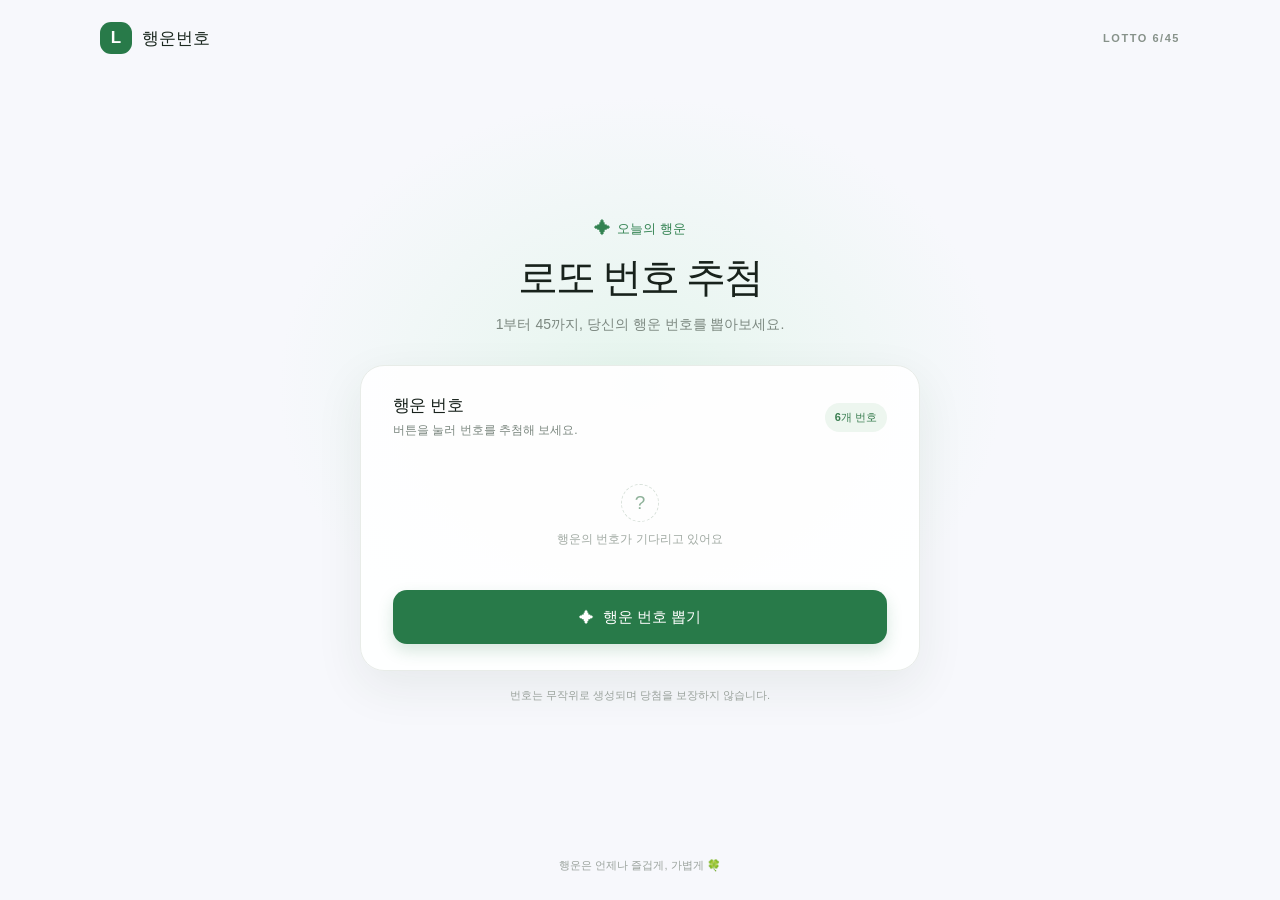
==== new project test/index.html @ b0fd09bc "Add Korean lotto number picker Co-authored-by: Copilot <223556219+Copilot@users.noreply.github.com>" ====
<!doctype html>
<html lang="ko">
  <head>
    <meta charset="UTF-8" />
    <meta name="viewport" content="width=device-width, initial-scale=1.0" />
    <meta
      name="description"
      content="버튼을 눌러 로또 6/45 행운 번호를 추첨해 보세요."
    />
    <meta name="theme-color" content="#f7f8fc" />
    <title>행운번호 - 로또 번호 추첨</title>
    <link rel="stylesheet" href="styles.css" />
    <script src="script.js" defer></script>
  </head>
  <body>
    <main class="page">
      <header class="site-header">
        <a class="brand" href="#" aria-label="행운번호 홈">
          <span class="brand-mark" aria-hidden="true">L</span>
          <span>행운번호</span>
        </a>
        <span class="header-note">LOTTO 6/45</span>
      </header>

      <section class="lotto-card" aria-labelledby="page-title">
        <div class="intro">
          <span class="eyebrow"><span aria-hidden="true">✦</span> 오늘의 행운</span>
          <h1 id="page-title">로또 번호 추첨</h1>
          <p>1부터 45까지, 당신의 행운 번호를 뽑아보세요.</p>
        </div>

        <div class="ticket">
          <div class="ticket-heading">
            <div>
              <h2>행운 번호</h2>
              <p id="result-caption">버튼을 눌러 번호를 추첨해 보세요.</p>
            </div>
            <span class="ticket-badge">6개 번호</span>
          </div>

          <div id="results" class="results" aria-live="polite" aria-relevant="additions"></div>
          <div id="empty-state" class="empty-state">
            <span class="empty-icon" aria-hidden="true">?</span>
            <span>행운의 번호가 기다리고 있어요</span>
          </div>

          <button id="draw-button" class="draw-button" type="button">
            <span aria-hidden="true">✦</span>
            행운 번호 뽑기
          </button>
        </div>

        <p class="disclaimer">
          번호는 무작위로 생성되며 당첨을 보장하지 않습니다.
        </p>
      </section>

      <footer class="site-footer">행운은 언제나 즐겁게, 가볍게 🍀</footer>
    </main>
  </body>
</html>
---- new project test/styles.css ----
:root {
  font-family: -apple-system, BlinkMacSystemFont, "Noto Sans KR", sans-serif;
  color: #18221c;
  background: #f7f8fc;
  font-synthesis: none;
  text-rendering: optimizeLegibility;
  -webkit-font-smoothing: antialiased;
  -moz-osx-font-smoothing: grayscale;
  font-optical-sizing: auto;
}

* {
  box-sizing: border-box;
}

body {
  min-width: 320px;
  min-height: 100vh;
  margin: 0;
  background:
    radial-gradient(ellipse at 50% 43%, rgba(222, 244, 231, 0.7), transparent 40%),
    #f7f8fc;
}

button,
a {
  font: inherit;
}

.page {
  display: flex;
  min-height: 100vh;
  flex-direction: column;
  align-items: center;
  padding: 0 24px;
}

.site-header {
  display: flex;
  width: min(100%, 1080px);
  height: 76px;
  align-items: center;
  justify-content: space-between;
}

.brand {
  display: inline-flex;
  align-items: center;
  gap: 10px;
  color: #1c2920;
  font-size: 17px;
  font-weight: 800;
  text-decoration: none;
}

.brand-mark {
  display: grid;
  width: 32px;
  height: 32px;
  place-items: center;
  border-radius: 11px;
  background: #287a49;
  color: white;
  font-size: 17px;
  font-weight: 800;
}

.header-note {
  color: #87928a;
  font-size: 11px;
  font-weight: 700;
  letter-spacing: 0.14em;
}

.lotto-card {
  width: min(100%, 560px);
  margin: auto 0;
  padding: 40px 0 32px;
  text-align: center;
}

.intro {
  margin-bottom: 30px;
}

.eyebrow {
  display: inline-flex;
  align-items: center;
  gap: 6px;
  color: #328251;
  font-size: 13px;
  font-weight: 700;
}

.eyebrow span {
  font-size: 17px;
}

h1 {
  margin: 11px 0 8px;
  font-size: clamp(30px, 6vw, 40px);
  font-weight: 800;
  letter-spacing: -0.06em;
}

.intro p,
.ticket-heading p {
  margin: 0;
  color: #7c8880;
  font-size: 14px;
  line-height: 1.6;
}

.ticket {
  padding: 28px 32px 26px;
  border: 1px solid #e8ece8;
  border-radius: 24px;
  background: rgba(255, 255, 255, 0.94);
  box-shadow: 0 16px 48px rgba(32, 64, 43, 0.08);
}

.ticket-heading {
  display: flex;
  align-items: center;
  justify-content: space-between;
  gap: 12px;
  margin-bottom: 24px;
  text-align: left;
}

.ticket-heading h2 {
  margin: 0 0 4px;
  font-size: 17px;
  font-weight: 800;
  letter-spacing: -0.03em;
}

.ticket-heading p {
  font-size: 12px;
}

.ticket-badge {
  flex: none;
  padding: 7px 10px;
  border-radius: 999px;
  background: #edf6ef;
  color: #397d50;
  font-size: 11px;
  font-weight: 700;
}

.results {
  display: grid;
  gap: 10px;
  text-align: left;
}

.result-row {
  display: flex;
  min-height: 54px;
  align-items: center;
  gap: clamp(5px, 2vw, 12px);
  padding: 8px 11px;
  border: 1px solid #eff1ef;
  border-radius: 14px;
  animation: appear 280ms both;
}

.row-label {
  width: 34px;
  flex: none;
  color: #9aa29c;
  font-size: 11px;
  font-weight: 700;
  text-align: center;
}

.number-ball {
  display: grid;
  width: clamp(34px, 8vw, 42px);
  height: clamp(34px, 8vw, 42px);
  flex: 1 1 0;
  max-width: 42px;
  place-items: center;
  border-radius: 50%;
  color: white;
  font-size: 14px;
  font-weight: 800;
  box-shadow: inset 0 -2px 0 rgba(0, 0, 0, 0.08);
}

.number-ball[data-range="1"] {
  background: #f2bb42;
}

.number-ball[data-range="2"] {
  background: #559bd4;
}

.number-ball[data-range="3"] {
  background: #e76c5e;
}

.number-ball[data-range="4"] {
  background: #8b929b;
}

.number-ball[data-range="5"] {
  background: #73b76b;
}

.empty-state {
  display: flex;
  min-height: 104px;
  flex-direction: column;
  align-items: center;
  justify-content: center;
  gap: 9px;
  color: #a1aaa3;
  font-size: 12px;
}

.empty-state[hidden] {
  display: none;
}

.empty-icon {
  display: grid;
  width: 38px;
  height: 38px;
  place-items: center;
  border: 1px dashed #d8e1da;
  border-radius: 50%;
  color: #8fb29a;
  font-size: 19px;
  font-weight: 500;
}

.draw-button {
  display: flex;
  width: 100%;
  min-height: 54px;
  align-items: center;
  justify-content: center;
  gap: 9px;
  margin-top: 22px;
  border: 0;
  border-radius: 14px;
  background: #287a49;
  color: white;
  cursor: pointer;
  font-size: 15px;
  font-weight: 700;
  transition: background 150ms ease, transform 150ms ease, box-shadow 150ms ease;
  box-shadow: 0 7px 16px rgba(40, 122, 73, 0.18);
}

.draw-button:hover {
  transform: translateY(-1px);
  background: #21683d;
  box-shadow: 0 9px 20px rgba(40, 122, 73, 0.25);
}

.draw-button:focus-visible,
.brand:focus-visible {
  outline: 3px solid #9bd4ad;
  outline-offset: 3px;
}

.draw-button:active {
  transform: translateY(0);
}

.disclaimer {
  margin: 17px 0 0;
  color: #9aa29c;
  font-size: 11px;
}

.site-footer {
  padding: 20px 0 27px;
  color: #9aa29c;
  font-size: 11px;
}

@keyframes appear {
  from {
    opacity: 0;
    transform: translateY(5px);
  }

  to {
    opacity: 1;
    transform: translateY(0);
  }
}

@media (max-width: 480px) {
  .page {
    padding: 0 16px;
  }

  .site-header {
    height: 64px;
  }

  .lotto-card {
    padding-top: 30px;
  }

  .ticket {
    padding: 23px 16px 20px;
    border-radius: 20px;
  }

  .result-row {
    gap: 5px;
    padding: 7px 6px;
  }

  .row-label {
    width: 28px;
  }
}

@media (prefers-reduced-motion: reduce) {
  *,
  *::before,
  *::after {
    scroll-behavior: auto !important;
    animation-duration: 0.01ms !important;
    animation-iteration-count: 1 !important;
    transition-duration: 0.01ms !important;
  }
}
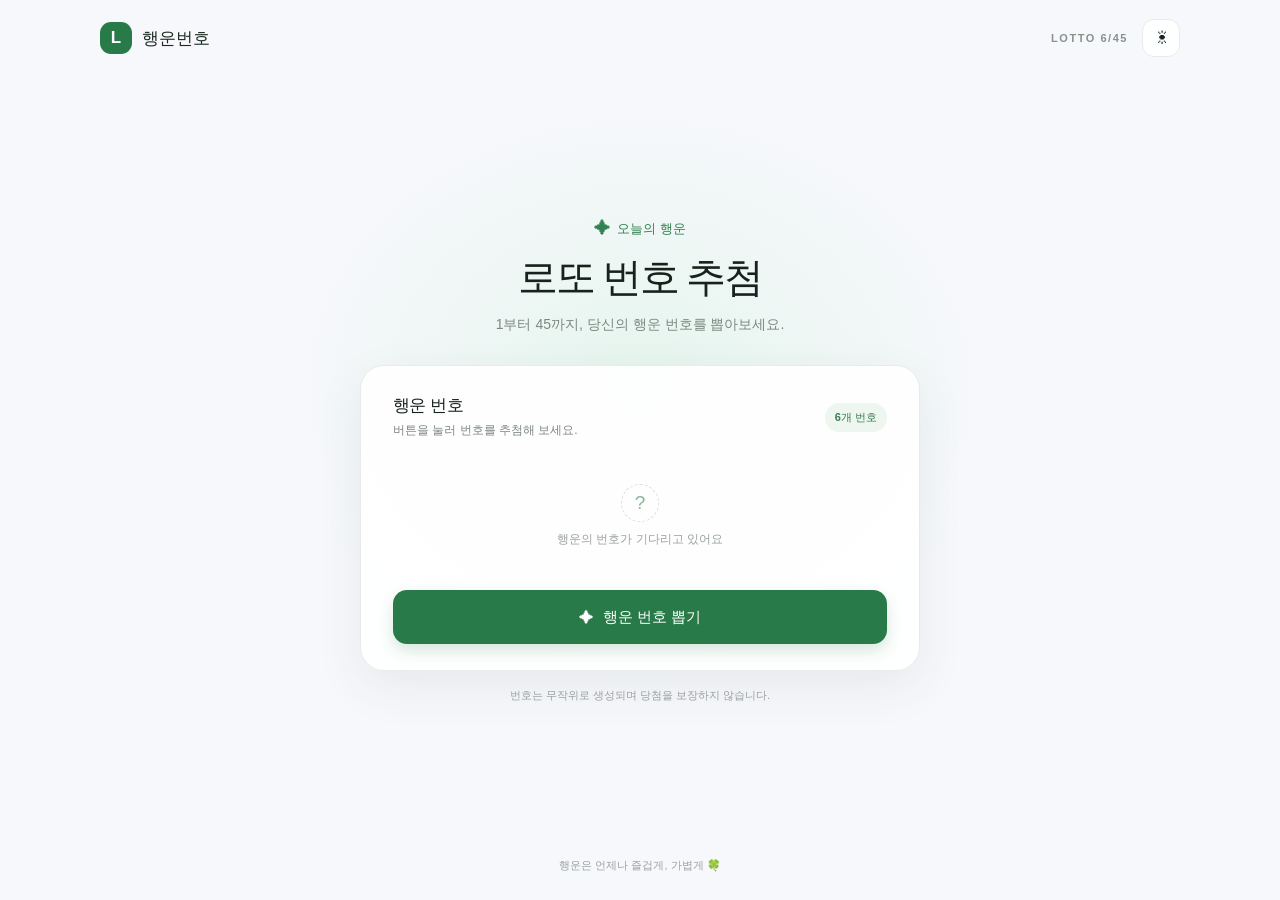
==== commit 60039e7c: "Add theme toggle and GitHub Pages deployment Co-authored-by: Copilot <223556219+Copilot@users.norepl" ====
--- a/new project test/index.html
+++ b/new project test/index.html
@@ -19,7 +19,20 @@
           <span class="brand-mark" aria-hidden="true">L</span>
           <span>행운번호</span>
         </a>
-        <span class="header-note">LOTTO 6/45</span>
+        <div class="header-actions">
+          <span class="header-note">LOTTO 6/45</span>
+          <button
+            id="theme-toggle"
+            class="theme-toggle"
+            type="button"
+            aria-label="다크 모드로 전환"
+            title="다크 모드로 전환"
+            aria-pressed="false"
+          >
+            <span class="theme-icon theme-icon-light" aria-hidden="true">☀</span>
+            <span class="theme-icon theme-icon-dark" aria-hidden="true">☾</span>
+          </button>
+        </div>
       </header>
 
       <section class="lotto-card" aria-labelledby="page-title">
--- a/new project test/styles.css
+++ b/new project test/styles.css
@@ -1,7 +1,24 @@
 :root {
   font-family: -apple-system, BlinkMacSystemFont, "Noto Sans KR", sans-serif;
-  color: #18221c;
-  background: #f7f8fc;
+  color: var(--text-primary);
+  background: var(--page-bg);
+  color-scheme: light;
+  --page-bg: #f7f8fc;
+  --page-glow: rgba(222, 244, 231, 0.7);
+  --text-primary: #18221c;
+  --text-brand: #1c2920;
+  --text-muted: #7c8880;
+  --text-subtle: #9aa29c;
+  --text-faint: #87928a;
+  --accent: #328251;
+  --ticket-bg: rgba(255, 255, 255, 0.94);
+  --ticket-border: #e8ece8;
+  --row-border: #eff1ef;
+  --badge-bg: #edf6ef;
+  --badge-text: #397d50;
+  --empty-border: #d8e1da;
+  --empty-text: #8fb29a;
+  --card-shadow: rgba(32, 64, 43, 0.08);
   font-synthesis: none;
   text-rendering: optimizeLegibility;
   -webkit-font-smoothing: antialiased;
@@ -9,6 +26,26 @@
   font-optical-sizing: auto;
 }
 
+:root[data-theme="dark"] {
+  color-scheme: dark;
+  --page-bg: #111713;
+  --page-glow: rgba(38, 86, 55, 0.24);
+  --text-primary: #edf3ee;
+  --text-brand: #edf3ee;
+  --text-muted: #a3b0a6;
+  --text-subtle: #91a095;
+  --text-faint: #9eaea2;
+  --accent: #83d39a;
+  --ticket-bg: rgba(27, 36, 30, 0.96);
+  --ticket-border: #344138;
+  --row-border: #344138;
+  --badge-bg: #263b2d;
+  --badge-text: #a4e1b3;
+  --empty-border: #435248;
+  --empty-text: #a1c8aa;
+  --card-shadow: rgba(0, 0, 0, 0.24);
+}
+
 * {
   box-sizing: border-box;
 }
@@ -18,8 +55,9 @@
   min-height: 100vh;
   margin: 0;
   background:
-    radial-gradient(ellipse at 50% 43%, rgba(222, 244, 231, 0.7), transparent 40%),
-    #f7f8fc;
+    radial-gradient(ellipse at 50% 43%, var(--page-glow), transparent 40%),
+    var(--page-bg);
+  transition: background-color 180ms ease, color 180ms ease;
 }
 
 button,
@@ -47,7 +85,7 @@
   display: inline-flex;
   align-items: center;
   gap: 10px;
-  color: #1c2920;
+  color: var(--text-brand);
   font-size: 17px;
   font-weight: 800;
   text-decoration: none;
@@ -65,11 +103,50 @@
   font-weight: 800;
 }
 
+.header-actions {
+  display: flex;
+  align-items: center;
+  gap: 14px;
+}
+
 .header-note {
-  color: #87928a;
+  color: var(--text-faint);
   font-size: 11px;
   font-weight: 700;
   letter-spacing: 0.14em;
+}
+
+.theme-toggle {
+  display: grid;
+  width: 38px;
+  height: 38px;
+  place-items: center;
+  border: 1px solid var(--ticket-border);
+  border-radius: 12px;
+  background: var(--ticket-bg);
+  color: var(--text-primary);
+  cursor: pointer;
+  font-size: 18px;
+  line-height: 1;
+  transition: background-color 150ms ease, border-color 150ms ease, transform 150ms ease;
+}
+
+.theme-toggle:hover {
+  transform: translateY(-1px);
+}
+
+.theme-toggle:focus-visible {
+  outline: 3px solid #9bd4ad;
+  outline-offset: 3px;
+}
+
+.theme-icon-dark,
+:root[data-theme="dark"] .theme-icon-light {
+  display: none;
+}
+
+:root[data-theme="dark"] .theme-icon-dark {
+  display: inline;
 }
 
 .lotto-card {
@@ -87,7 +164,7 @@
   display: inline-flex;
   align-items: center;
   gap: 6px;
-  color: #328251;
+  color: var(--accent);
   font-size: 13px;
   font-weight: 700;
 }
@@ -106,17 +183,17 @@
 .intro p,
 .ticket-heading p {
   margin: 0;
-  color: #7c8880;
+  color: var(--text-muted);
   font-size: 14px;
   line-height: 1.6;
 }
 
 .ticket {
   padding: 28px 32px 26px;
-  border: 1px solid #e8ece8;
+  border: 1px solid var(--ticket-border);
   border-radius: 24px;
-  background: rgba(255, 255, 255, 0.94);
-  box-shadow: 0 16px 48px rgba(32, 64, 43, 0.08);
+  background: var(--ticket-bg);
+  box-shadow: 0 16px 48px var(--card-shadow);
 }
 
 .ticket-heading {
@@ -143,8 +220,8 @@
   flex: none;
   padding: 7px 10px;
   border-radius: 999px;
-  background: #edf6ef;
-  color: #397d50;
+  background: var(--badge-bg);
+  color: var(--badge-text);
   font-size: 11px;
   font-weight: 700;
 }
@@ -161,7 +238,7 @@
   align-items: center;
   gap: clamp(5px, 2vw, 12px);
   padding: 8px 11px;
-  border: 1px solid #eff1ef;
+  border: 1px solid var(--row-border);
   border-radius: 14px;
   animation: appear 280ms both;
 }
@@ -169,7 +246,7 @@
 .row-label {
   width: 34px;
   flex: none;
-  color: #9aa29c;
+  color: var(--text-subtle);
   font-size: 11px;
   font-weight: 700;
   text-align: center;
@@ -216,7 +293,7 @@
   align-items: center;
   justify-content: center;
   gap: 9px;
-  color: #a1aaa3;
+  color: var(--text-subtle);
   font-size: 12px;
 }
 
@@ -229,9 +306,9 @@
   width: 38px;
   height: 38px;
   place-items: center;
-  border: 1px dashed #d8e1da;
+  border: 1px dashed var(--empty-border);
   border-radius: 50%;
-  color: #8fb29a;
+  color: var(--empty-text);
   font-size: 19px;
   font-weight: 500;
 }
@@ -273,13 +350,13 @@
 
 .disclaimer {
   margin: 17px 0 0;
-  color: #9aa29c;
+  color: var(--text-subtle);
   font-size: 11px;
 }
 
 .site-footer {
   padding: 20px 0 27px;
-  color: #9aa29c;
+  color: var(--text-subtle);
   font-size: 11px;
 }
 
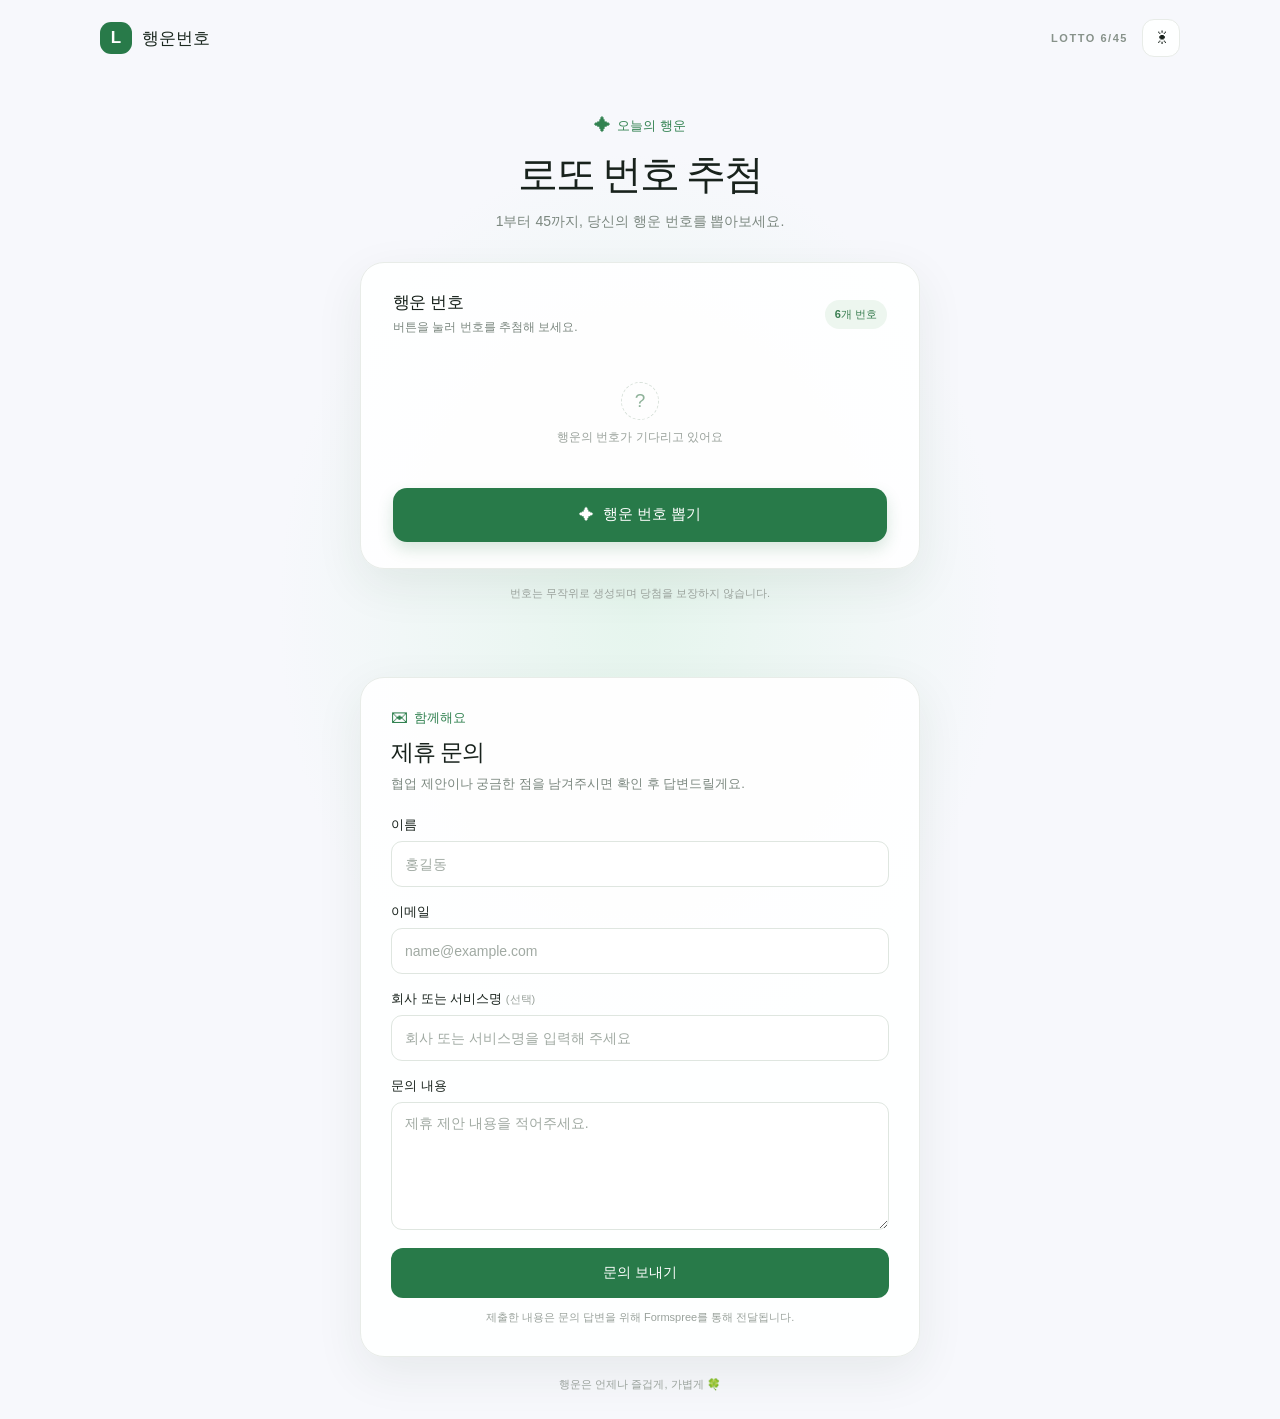
==== commit 94938520: "Add Formspree partnership inquiry form Co-authored-by: Copilot <223556219+Copilot@users.noreply.gith" ====
--- a/new project test/index.html
+++ b/new project test/index.html
@@ -68,6 +68,77 @@
         </p>
       </section>
 
+      <section class="inquiry-section" aria-labelledby="inquiry-title">
+        <div class="inquiry-heading">
+          <span class="eyebrow"><span aria-hidden="true">✉</span> 함께해요</span>
+          <h2 id="inquiry-title">제휴 문의</h2>
+          <p>협업 제안이나 궁금한 점을 남겨주시면 확인 후 답변드릴게요.</p>
+        </div>
+
+        <form
+          class="inquiry-form"
+          action="https://formspree.io/f/mjygolnb"
+          method="POST"
+        >
+          <div class="form-field">
+            <label for="inquiry-name">이름</label>
+            <input
+              id="inquiry-name"
+              name="name"
+              type="text"
+              autocomplete="name"
+              placeholder="홍길동"
+              required
+            />
+          </div>
+
+          <div class="form-field">
+            <label for="inquiry-email">이메일</label>
+            <input
+              id="inquiry-email"
+              name="email"
+              type="email"
+              autocomplete="email"
+              placeholder="name@example.com"
+              required
+            />
+          </div>
+
+          <div class="form-field">
+            <label for="inquiry-company">회사 또는 서비스명 <span>(선택)</span></label>
+            <input
+              id="inquiry-company"
+              name="company"
+              type="text"
+              autocomplete="organization"
+              placeholder="회사 또는 서비스명을 입력해 주세요"
+            />
+          </div>
+
+          <div class="form-field">
+            <label for="inquiry-message">문의 내용</label>
+            <textarea
+              id="inquiry-message"
+              name="message"
+              rows="5"
+              placeholder="제휴 제안 내용을 적어주세요."
+              required
+            ></textarea>
+          </div>
+
+          <input
+            type="hidden"
+            name="_subject"
+            value="행운번호 사이트 제휴 문의"
+          />
+
+          <button class="submit-button" type="submit">문의 보내기</button>
+          <p class="form-note">
+            제출한 내용은 문의 답변을 위해 Formspree를 통해 전달됩니다.
+          </p>
+        </form>
+      </section>
+
       <footer class="site-footer">행운은 언제나 즐겁게, 가볍게 🍀</footer>
     </main>
   </body>
--- a/new project test/styles.css
+++ b/new project test/styles.css
@@ -19,6 +19,9 @@
   --empty-border: #d8e1da;
   --empty-text: #8fb29a;
   --card-shadow: rgba(32, 64, 43, 0.08);
+  --input-bg: #ffffff;
+  --input-border: #dfe6e0;
+  --input-placeholder: #a1aaa3;
   font-synthesis: none;
   text-rendering: optimizeLegibility;
   -webkit-font-smoothing: antialiased;
@@ -44,6 +47,9 @@
   --empty-border: #435248;
   --empty-text: #a1c8aa;
   --card-shadow: rgba(0, 0, 0, 0.24);
+  --input-bg: #151d18;
+  --input-border: #435248;
+  --input-placeholder: #829188;
 }
 
 * {
@@ -354,6 +360,124 @@
   font-size: 11px;
 }
 
+.inquiry-section {
+  width: min(100%, 560px);
+  margin: 44px 0 0;
+  padding: 30px;
+  border: 1px solid var(--ticket-border);
+  border-radius: 24px;
+  background: var(--ticket-bg);
+  box-shadow: 0 16px 48px var(--card-shadow);
+}
+
+.inquiry-heading {
+  margin-bottom: 22px;
+  text-align: left;
+}
+
+.inquiry-heading h2 {
+  margin: 9px 0 6px;
+  font-size: 23px;
+  font-weight: 800;
+  letter-spacing: -0.05em;
+}
+
+.inquiry-heading p {
+  margin: 0;
+  color: var(--text-muted);
+  font-size: 13px;
+  line-height: 1.6;
+}
+
+.inquiry-form {
+  display: grid;
+  gap: 16px;
+}
+
+.form-field {
+  display: grid;
+  gap: 7px;
+}
+
+.form-field label {
+  color: var(--text-primary);
+  font-size: 13px;
+  font-weight: 700;
+}
+
+.form-field label span {
+  color: var(--text-subtle);
+  font-size: 11px;
+  font-weight: 500;
+}
+
+.form-field input,
+.form-field textarea {
+  width: 100%;
+  border: 1px solid var(--input-border);
+  border-radius: 11px;
+  background: var(--input-bg);
+  color: var(--text-primary);
+  font: inherit;
+  font-size: 14px;
+  transition: border-color 150ms ease, box-shadow 150ms ease;
+}
+
+.form-field input {
+  min-height: 46px;
+  padding: 0 13px;
+}
+
+.form-field textarea {
+  min-height: 128px;
+  padding: 12px 13px;
+  resize: vertical;
+}
+
+.form-field input::placeholder,
+.form-field textarea::placeholder {
+  color: var(--input-placeholder);
+}
+
+.form-field input:focus,
+.form-field textarea:focus {
+  border-color: var(--accent);
+  outline: none;
+  box-shadow: 0 0 0 3px color-mix(in srgb, var(--accent) 18%, transparent);
+}
+
+.submit-button {
+  width: 100%;
+  min-height: 50px;
+  margin-top: 2px;
+  border: 0;
+  border-radius: 12px;
+  background: #287a49;
+  color: white;
+  cursor: pointer;
+  font-size: 14px;
+  font-weight: 700;
+  transition: background 150ms ease, transform 150ms ease;
+}
+
+.submit-button:hover {
+  transform: translateY(-1px);
+  background: #21683d;
+}
+
+.submit-button:focus-visible {
+  outline: 3px solid #9bd4ad;
+  outline-offset: 3px;
+}
+
+.form-note {
+  margin: -5px 0 0;
+  color: var(--text-subtle);
+  font-size: 11px;
+  line-height: 1.5;
+  text-align: center;
+}
+
 .site-footer {
   padding: 20px 0 27px;
   color: var(--text-subtle);
@@ -387,6 +511,12 @@
 
   .ticket {
     padding: 23px 16px 20px;
+    border-radius: 20px;
+  }
+
+  .inquiry-section {
+    margin-top: 30px;
+    padding: 23px 18px;
     border-radius: 20px;
   }
 
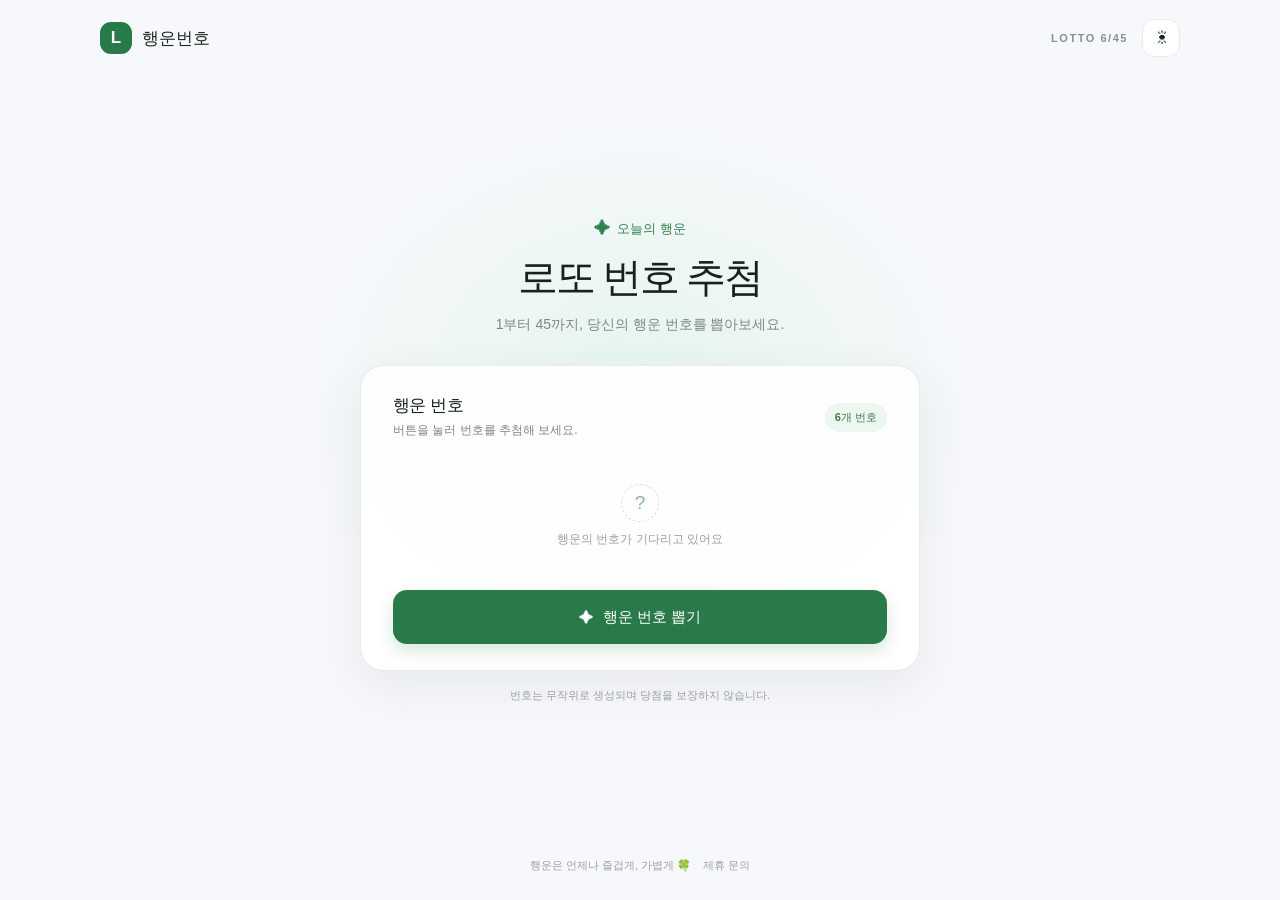
==== commit ede2fccc: "Split lottery and partnership inquiry sites Co-authored-by: Copilot <223556219+Copilot@users.noreply" ====
--- a/new project test/index.html
+++ b/new project test/index.html
@@ -68,78 +68,10 @@
         </p>
       </section>
 
-      <section class="inquiry-section" aria-labelledby="inquiry-title">
-        <div class="inquiry-heading">
-          <span class="eyebrow"><span aria-hidden="true">✉</span> 함께해요</span>
-          <h2 id="inquiry-title">제휴 문의</h2>
-          <p>협업 제안이나 궁금한 점을 남겨주시면 확인 후 답변드릴게요.</p>
-        </div>
-
-        <form
-          class="inquiry-form"
-          action="https://formspree.io/f/mjygolnb"
-          method="POST"
-        >
-          <div class="form-field">
-            <label for="inquiry-name">이름</label>
-            <input
-              id="inquiry-name"
-              name="name"
-              type="text"
-              autocomplete="name"
-              placeholder="홍길동"
-              required
-            />
-          </div>
-
-          <div class="form-field">
-            <label for="inquiry-email">이메일</label>
-            <input
-              id="inquiry-email"
-              name="email"
-              type="email"
-              autocomplete="email"
-              placeholder="name@example.com"
-              required
-            />
-          </div>
-
-          <div class="form-field">
-            <label for="inquiry-company">회사 또는 서비스명 <span>(선택)</span></label>
-            <input
-              id="inquiry-company"
-              name="company"
-              type="text"
-              autocomplete="organization"
-              placeholder="회사 또는 서비스명을 입력해 주세요"
-            />
-          </div>
-
-          <div class="form-field">
-            <label for="inquiry-message">문의 내용</label>
-            <textarea
-              id="inquiry-message"
-              name="message"
-              rows="5"
-              placeholder="제휴 제안 내용을 적어주세요."
-              required
-            ></textarea>
-          </div>
-
-          <input
-            type="hidden"
-            name="_subject"
-            value="행운번호 사이트 제휴 문의"
-          />
-
-          <button class="submit-button" type="submit">문의 보내기</button>
-          <p class="form-note">
-            제출한 내용은 문의 답변을 위해 Formspree를 통해 전달됩니다.
-          </p>
-        </form>
-      </section>
-
-      <footer class="site-footer">행운은 언제나 즐겁게, 가볍게 🍀</footer>
+      <footer class="site-footer">
+        <span>행운은 언제나 즐겁게, 가볍게 🍀</span>
+        <a href="https://partnership-inquiry.pages.dev/">제휴 문의</a>
+      </footer>
     </main>
   </body>
 </html>
--- a/new project test/styles.css
+++ b/new project test/styles.css
@@ -19,9 +19,6 @@
   --empty-border: #d8e1da;
   --empty-text: #8fb29a;
   --card-shadow: rgba(32, 64, 43, 0.08);
-  --input-bg: #ffffff;
-  --input-border: #dfe6e0;
-  --input-placeholder: #a1aaa3;
   font-synthesis: none;
   text-rendering: optimizeLegibility;
   -webkit-font-smoothing: antialiased;
@@ -47,9 +44,6 @@
   --empty-border: #435248;
   --empty-text: #a1c8aa;
   --card-shadow: rgba(0, 0, 0, 0.24);
-  --input-bg: #151d18;
-  --input-border: #435248;
-  --input-placeholder: #829188;
 }
 
 * {
@@ -360,128 +354,23 @@
   font-size: 11px;
 }
 
-.inquiry-section {
-  width: min(100%, 560px);
-  margin: 44px 0 0;
-  padding: 30px;
-  border: 1px solid var(--ticket-border);
-  border-radius: 24px;
-  background: var(--ticket-bg);
-  box-shadow: 0 16px 48px var(--card-shadow);
-}
-
-.inquiry-heading {
-  margin-bottom: 22px;
-  text-align: left;
-}
-
-.inquiry-heading h2 {
-  margin: 9px 0 6px;
-  font-size: 23px;
-  font-weight: 800;
-  letter-spacing: -0.05em;
-}
-
-.inquiry-heading p {
-  margin: 0;
-  color: var(--text-muted);
-  font-size: 13px;
-  line-height: 1.6;
-}
-
-.inquiry-form {
-  display: grid;
-  gap: 16px;
-}
-
-.form-field {
-  display: grid;
-  gap: 7px;
-}
-
-.form-field label {
-  color: var(--text-primary);
-  font-size: 13px;
-  font-weight: 700;
-}
-
-.form-field label span {
-  color: var(--text-subtle);
-  font-size: 11px;
-  font-weight: 500;
-}
-
-.form-field input,
-.form-field textarea {
-  width: 100%;
-  border: 1px solid var(--input-border);
-  border-radius: 11px;
-  background: var(--input-bg);
-  color: var(--text-primary);
-  font: inherit;
-  font-size: 14px;
-  transition: border-color 150ms ease, box-shadow 150ms ease;
-}
-
-.form-field input {
-  min-height: 46px;
-  padding: 0 13px;
-}
-
-.form-field textarea {
-  min-height: 128px;
-  padding: 12px 13px;
-  resize: vertical;
-}
-
-.form-field input::placeholder,
-.form-field textarea::placeholder {
-  color: var(--input-placeholder);
-}
-
-.form-field input:focus,
-.form-field textarea:focus {
-  border-color: var(--accent);
-  outline: none;
-  box-shadow: 0 0 0 3px color-mix(in srgb, var(--accent) 18%, transparent);
-}
-
-.submit-button {
-  width: 100%;
-  min-height: 50px;
-  margin-top: 2px;
-  border: 0;
-  border-radius: 12px;
-  background: #287a49;
-  color: white;
-  cursor: pointer;
-  font-size: 14px;
-  font-weight: 700;
-  transition: background 150ms ease, transform 150ms ease;
-}
-
-.submit-button:hover {
-  transform: translateY(-1px);
-  background: #21683d;
-}
-
-.submit-button:focus-visible {
-  outline: 3px solid #9bd4ad;
-  outline-offset: 3px;
-}
-
-.form-note {
-  margin: -5px 0 0;
-  color: var(--text-subtle);
-  font-size: 11px;
-  line-height: 1.5;
-  text-align: center;
-}
-
 .site-footer {
+  display: flex;
+  align-items: center;
+  gap: 12px;
   padding: 20px 0 27px;
   color: var(--text-subtle);
   font-size: 11px;
+}
+
+.site-footer a {
+  color: inherit;
+  font-weight: 700;
+  text-decoration: none;
+}
+
+.site-footer a:hover {
+  color: var(--accent);
 }
 
 @keyframes appear {
@@ -511,12 +400,6 @@
 
   .ticket {
     padding: 23px 16px 20px;
-    border-radius: 20px;
-  }
-
-  .inquiry-section {
-    margin-top: 30px;
-    padding: 23px 18px;
     border-radius: 20px;
   }
 
